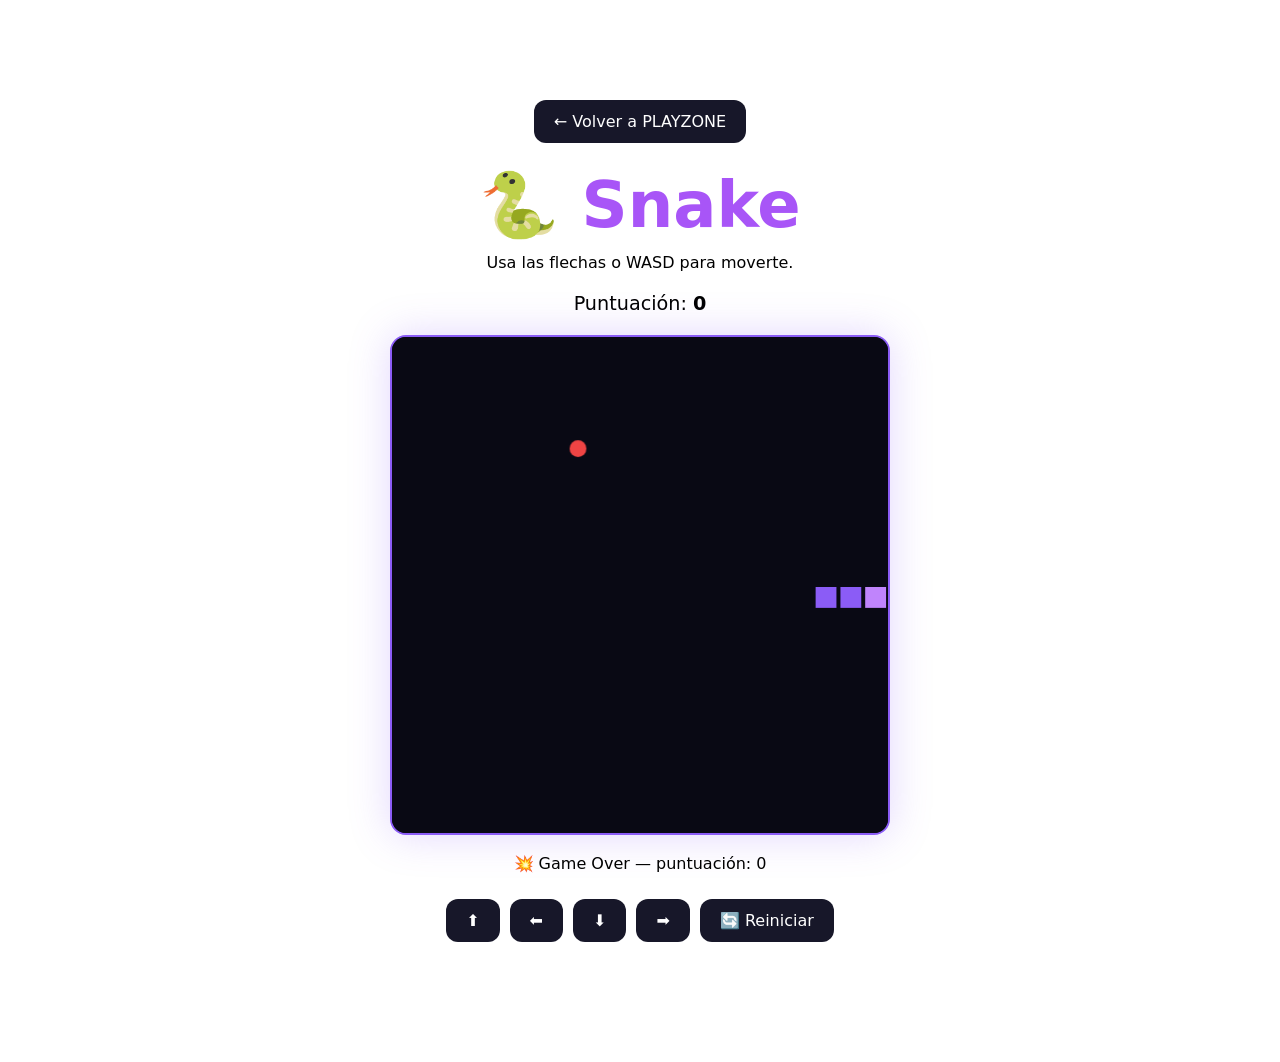
==== games/snake.html @ c190421c "Create snake.html" ====
<!DOCTYPE html>
<html lang="es">
<head>
  <meta charset="UTF-8">
  <meta name="viewport" content="width=device-width, initial-scale=1.0">
  <title>Snake — PLAYZONE</title>
  <link rel="stylesheet" href="../style.css">

  <style>
    .game-page {
      min-height: 100vh;
      padding: 100px 20px 120px;
      display: flex;
      justify-content: center;
      align-items: center;
    }

    .game-container {
      width: min(700px, 100%);
      text-align: center;
    }

    .game-container h1 {
      font-size: clamp(2rem, 6vw, 4rem);
      margin-bottom: 10px;
    }

    .game-container h1 span {
      color: #a855f7;
    }

    .score {
      font-size: 1.2rem;
      margin: 20px;
    }

    canvas {
      width: min(500px, 90vw);
      height: min(500px, 90vw);
      background: #090914;
      border: 2px solid #8b5cf6;
      border-radius: 16px;
      box-shadow: 0 0 40px rgba(139, 92, 246, .25);
    }

    .controls {
      margin-top: 20px;
      display: flex;
      justify-content: center;
      gap: 10px;
      flex-wrap: wrap;
    }

    .controls button,
    .back-button {
      border: 0;
      border-radius: 12px;
      padding: 12px 20px;
      cursor: pointer;
      background: #171729;
      color: white;
      font-size: 1rem;
    }

    .controls button:hover,
    .back-button:hover {
      background: #7c3aed;
    }

    .back-button {
      display: inline-block;
      margin-bottom: 25px;
      text-decoration: none;
    }

    #message {
      min-height: 25px;
      margin: 15px;
    }
  </style>
</head>

<body>

  <main class="game-page">
    <div class="game-container">

      <a href="../index.html" class="back-button">
        ← Volver a PLAYZONE
      </a>

      <h1>🐍 <span>Snake</span></h1>
      <p>Usa las flechas o WASD para moverte.</p>

      <div class="score">
        Puntuación: <strong id="score">0</strong>
      </div>

      <canvas id="game" width="500" height="500"></canvas>

      <p id="message"></p>

      <div class="controls">
        <button id="up">⬆️</button>
        <button id="left">⬅️</button>
        <button id="down">⬇️</button>
        <button id="right">➡️</button>
        <button id="restart">🔄 Reiniciar</button>
      </div>

    </div>
  </main>

  <script>
    const canvas = document.getElementById("game");
    const ctx = canvas.getContext("2d");

    const scoreElement = document.getElementById("score");
    const message = document.getElementById("message");

    const size = 25;
    const cells = canvas.width / size;

    let snake;
    let food;
    let direction;
    let nextDirection;
    let score;
    let gameOver;
    let gameLoop;

    function startGame() {
      snake = [
        { x: 10, y: 10 },
        { x: 9, y: 10 },
        { x: 8, y: 10 }
      ];

      direction = "right";
      nextDirection = "right";
      score = 0;
      gameOver = false;

      scoreElement.textContent = score;
      message.textContent = "";

      createFood();

      clearInterval(gameLoop);
      gameLoop = setInterval(update, 110);

      draw();
    }

    function createFood() {
      do {
        food = {
          x: Math.floor(Math.random() * cells),
          y: Math.floor(Math.random() * cells)
        };
      } while (
        snake.some(part =>
          part.x === food.x && part.y === food.y
        )
      );
    }

    function update() {
      if (gameOver) return;

      direction = nextDirection;

      const head = { ...snake[0] };

      if (direction === "up") head.y--;
      if (direction === "down") head.y++;
      if (direction === "left") head.x--;
      if (direction === "right") head.x++;

      if (
        head.x < 0 ||
        head.x >= cells ||
        head.y < 0 ||
        head.y >= cells ||
        snake.some(part =>
          part.x === head.x && part.y === head.y
        )
      ) {
        endGame();
        return;
      }

      snake.unshift(head);

      if (head.x === food.x && head.y === food.y) {
        score++;
        scoreElement.textContent = score;
        createFood();
      } else {
        snake.pop();
      }

      draw();
    }

    function draw() {
      ctx.fillStyle = "#090914";
      ctx.fillRect(0, 0, canvas.width, canvas.height);

      ctx.fillStyle = "#ef4444";
      ctx.beginPath();
      ctx.arc(
        food.x * size + size / 2,
        food.y * size + size / 2,
        size / 2 - 4,
        0,
        Math.PI * 2
      );
      ctx.fill();

      snake.forEach((part, index) => {
        ctx.fillStyle = index === 0 ? "#c084fc" : "#8b5cf6";

        ctx.fillRect(
          part.x * size + 2,
          part.y * size + 2,
          size - 4,
          size - 4
        );
      });
    }

    function endGame() {
      gameOver = true;
      clearInterval(gameLoop);
      message.textContent =
        `💥 Game Over — puntuación: ${score}`;
    }

    function changeDirection(newDirection) {
      const opposite = {
        up: "down",
        down: "up",
        left: "right",
        right: "left"
      };

      if (opposite[direction] !== newDirection) {
        nextDirection = newDirection;
      }
    }

    document.addEventListener("keydown", event => {
      const keys = {
        ArrowUp: "up",
        w: "up",
        W: "up",
        ArrowDown: "down",
        s: "down",
        S: "down",
        ArrowLeft: "left",
        a: "left",
        A: "left",
        ArrowRight: "right",
        d: "right",
        D: "right"
      };

      if (keys[event.key]) {
        event.preventDefault();
        changeDirection(keys[event.key]);
      }
    });

    document.getElementById("up")
      .onclick = () => changeDirection("up");

    document.getElementById("down")
      .onclick = () => changeDirection("down");

    document.getElementById("left")
      .onclick = () => changeDirection("left");

    document.getElementById("right")
      .onclick = () => changeDirection("right");

    document.getElementById("restart")
      .onclick = startGame;

    startGame();
  </script>

</body>
</html>
---- style.css ----
```css
/* =========================================================
   PLAYZONE
   STYLE.CSS
   ========================================================= */

:root {
  --bg: #07070c;
  --bg-soft: #0d0d15;
  --card: #11111b;
  --card-hover: #171725;

  --text: #f7f7fb;
  --muted: #9292a6;

  --accent: #8b5cf6;
  --accent-2: #ec4899;
  --accent-3: #22d3ee;

  --border: rgba(255, 255, 255, 0.08);

  --radius: 18px;
  --header-height: 76px;

  --transition: 0.25s ease;
}


/* RESET */

* {
  margin: 0;
  padding: 0;
  box-sizing: border-box;
}

html {
  scroll-behavior: smooth;
}

body {
  min-height: 100vh;

  font-family:
    Inter,
    ui-sans-serif,
    system-ui,
    -apple-system,
    BlinkMacSystemFont,
    "Segoe UI",
    sans-serif;

  background:
    radial-gradient(
      circle at 10% 10%,
      rgba(139, 92, 246, 0.12),
      transparent 30%
    ),
    radial-gradient(
      circle at 90% 20%,
      rgba(236, 72, 153, 0.08),
      transparent 30%
    ),
    var(--bg);

  color: var(--text);
  overflow-x: hidden;
}

button,
input {
  font: inherit;
}

button {
  cursor: pointer;
}

a {
  color: inherit;
  text-decoration: none;
}


/* HEADER */

.site-header {
  height: var(--header-height);

  display: flex;
  align-items: center;
  justify-content: space-between;

  padding: 0 6%;

  border-bottom: 1px solid var(--border);

  background: rgba(7, 7, 12, 0.86);

  backdrop-filter: blur(14px);

  position: sticky;
  top: 0;
  z-index: 50;
}

.logo {
  display: flex;
  align-items: center;
  gap: 9px;

  font-size: 1.2rem;
  font-weight: 900;
  letter-spacing: -0.5px;
}

.logo-icon {
  font-size: 1.6rem;
}

.logo span span {
  color: var(--accent);
}

.main-nav {
  display: flex;
  align-items: center;
  gap: 32px;
}

.main-nav a {
  color: var(--muted);
  font-size: 0.92rem;
  font-weight: 600;

  transition: color var(--transition);
}

.main-nav a:hover {
  color: var(--text);
}

.music-button {
  border: 1px solid var(--border);

  background: rgba(255, 255, 255, 0.04);

  color: var(--text);

  padding: 10px 15px;

  border-radius: 10px;

  transition:
    background var(--transition),
    transform var(--transition);
}

.music-button:hover {
  background: rgba(139, 92, 246, 0.16);
  transform: translateY(-2px);
}


/* HERO */

.hero {
  width: min(1180px, 88%);

  margin: 0 auto;

  min-height: 620px;

  display: grid;
  grid-template-columns: 1.1fr 0.9fr;

  align-items: center;

  gap: 50px;
}

.hero-content {
  position: relative;
  z-index: 2;
}

.status-badge {
  display: inline-flex;
  align-items: center;
  gap: 8px;

  padding: 8px 13px;

  border-radius: 999px;

  border: 1px solid rgba(139, 92, 246, 0.3);

  background: rgba(139, 92, 246, 0.08);

  color: #c4b5fd;

  font-size: 0.78rem;
  font-weight: 800;
  letter-spacing: 0.5px;
}

.status-dot {
  width: 7px;
  height: 7px;

  border-radius: 50%;

  background: #4ade80;

  box-shadow: 0 0 12px #4ade80;
}

.hero h1 {
  margin-top: 25px;

  font-size: clamp(3.2rem, 7vw, 6.2rem);

  line-height: 0.94;

  letter-spacing: -5px;

  font-weight: 950;
}

.hero h1 span {
  background:
    linear-gradient(
      90deg,
      var(--accent),
      var(--accent-2),
      var(--accent-3)
    );

  -webkit-background-clip: text;
  background-clip: text;

  color: transparent;
}

.hero p {
  max-width: 560px;

  margin-top: 27px;

  color: var(--muted);

  font-size: 1.08rem;

  line-height: 1.7;
}

.hero-buttons {
  display: flex;
  gap: 12px;

  margin-top: 34px;

  flex-wrap: wrap;
}

.primary-button,
.secondary-button {
  display: inline-flex;
  align-items: center;
  justify-content: center;

  min-height: 48px;

  padding: 0 21px;

  border-radius: 12px;

  font-weight: 800;

  transition:
    transform var(--transition),
    box-shadow var(--transition),
    background var(--transition);
}

.primary-button {
  border: 0;

  color: white;

  background:
    linear-gradient(
      135deg,
      var(--accent),
      var(--accent-2)
    );

  box-shadow:
    0 12px 35px rgba(139, 92, 246, 0.22);
}

.primary-button:hover {
  transform: translateY(-3px);

  box-shadow:
    0 17px 40px rgba(139, 92, 246, 0.32);
}

.secondary-button {
  border: 1px solid var(--border);

  color: var(--text);

  background: rgba(255, 255, 255, 0.04);
}

.secondary-button:hover {
  background: rgba(255, 255, 255, 0.08);
  transform: translateY(-3px);
}


/* HERO VISUAL */

.hero-visual {
  min-height: 450px;

  display: flex;
  align-items: center;
  justify-content: center;

  position: relative;
}

.game-orb {
  width: 245px;
  height: 245px;

  border-radius: 50%;

  display: flex;
  align-items: center;
  justify-content: center;

  font-size: 5rem;

  background:
    radial-gradient(
      circle at 35% 30%,
      rgba(255, 255, 255, 0.15),
      transparent 25%
    ),
    linear-gradient(
      145deg,
      rgba(139, 92, 246, 0.3),
      rgba(236, 72, 153, 0.2)
    );

  border: 1px solid rgba(255, 255, 255, 0.13);

  box-shadow:
    0 0 80px rgba(139, 92, 246, 0.2),
    inset 0 0 60px rgba(139, 92, 246, 0.12);

  animation: floatOrb 5s ease-in-out infinite;
}

.game-orb::before {
  content: "";

  position: absolute;

  width: 330px;
  height: 330px;

  border: 1px dashed rgba(139, 92, 246, 0.25);

  border-radius: 50%;

  animation: spin 18s linear infinite;
}

.floating-card {
  position: absolute;

  min-width: 130px;

  padding: 14px;

  display: flex;
  flex-direction: column;
  gap: 3px;

  border: 1px solid var(--border);

  background: rgba(17, 17, 27, 0.82);

  backdrop-filter: blur(12px);

  border-radius: 14px;

  box-shadow: 0 15px 45px rgba(0, 0, 0, 0.25);

  z-index: 3;
}

.floating-card:first-letter {
  font-size: 1.3rem;
}

.floating-card strong {
  font-size: 0.85rem;
}

.floating-card small {
  color: var(--muted);
}

.card-one {
  top: 13%;
  left: 5%;

  animation: floatOne 4s ease-in-out infinite;
}

.card-two {
  right: 2%;
  top: 26%;

  animation: floatTwo 5s ease-in-out infinite;
}

.card-three {
  left: 14%;
  bottom: 10%;

  animation: floatThree 4.5s ease-in-out infinite;
}

@keyframes floatOrb {
  0%,
  100% {
    transform: translateY(0);
  }

  50% {
    transform: translateY(-15px);
  }
}

@keyframes floatOne {
  0%,
  100% {
    transform: translateY(0) rotate(-2deg);
  }

  50% {
    transform: translateY(-12px) rotate(2deg);
  }
}

@keyframes floatTwo {
  0%,
  100% {
    transform: translateY(0) rotate(2deg);
  }

  50% {
    transform: translateY(14px) rotate(-2deg);
  }
}

@keyframes floatThree {
  0%,
  100% {
    transform: translateY(0) rotate(1deg);
  }

  50% {
    transform: translateY(-10px) rotate(-2deg);
  }
}

@keyframes spin {
  to {
    transform: rotate(360deg);
  }
}


/* SECTIONS */

.games-section,
.categories-section {
  width: min(1180px, 88%);

  margin: 0 auto;

  padding: 70px 0;
}

.section-heading {
  display: flex;
  align-items: end;
  justify-content: space-between;

  gap: 25px;

  margin-bottom: 30px;
}

.section-heading.centered {
  justify-content: center;
  text-align: center;
}

.section-label {
  color: var(--accent);

  font-size: 0.75rem;
  font-weight: 900;

  letter-spacing: 2px;

  margin-bottom: 7px;
}

.section-heading h2 {
  font-size: clamp(2rem, 4vw, 3rem);

  letter-spacing: -1.5px;
}


/* SEARCH */

.search-box {
  width: min(310px, 100%);

  height: 46px;

  display: flex;
  align-items: center;
  gap: 9px;

  padding: 0 14px;

  border: 1px solid var(--border);

  background: rgba(255, 255, 255, 0.035);

  border-radius: 11px;
}

.search-box span {
  color: var(--muted);
}

.search-box input {
  width: 100%;

  border: 0;
  outline: 0;

  background: transparent;

  color: var(--text);

  font-size: 0.92rem;
}

.search-box input::placeholder {
  color: #656577;
}


/* GAMES */

.game-grid {
  display: grid;

  grid-template-columns:
    repeat(3, minmax(0, 1fr));

  gap: 18px;
}

.game-card {
  overflow: hidden;

  border: 1px solid var(--border);

  background: var(--card);

  border-radius: var(--radius);

  transition:
    transform var(--transition),
    border-color var(--transition),
    background var(--transition);

  animation: cardIn 0.5s ease both;
}

.game-card:hover {
  transform: translateY(-7px);

  border-color: rgba(139, 92, 246, 0.35);

  background: var(--card-hover);
}

.game-image {
  height: 175px;

  display: flex;
  align-items: center;
  justify-content: center;

  font-size: 4.2rem;

  border-bottom: 1px solid var(--border);
}

.snake-bg {
  background:
    radial-gradient(
      circle,
      rgba(34, 197, 94, 0.25),
      transparent 65%
    ),
    #101a15;
}

.memory-bg {
  background:
    radial-gradient(
      circle,
      rgba(236, 72, 153, 0.25),
      transparent 65%
    ),
    #1a1018;
}

.reaction-bg {
  background:
    radial-gradient(
      circle,
      rgba(34, 211, 238, 0.25),
      transparent 65%
    ),
    #0d181c;
}

.puzzle-bg {
  background:
    radial-gradient(
      circle,
      rgba(245, 158, 11, 0.25),
      transparent 65%
    ),
    #19150d;
}

.tic-bg {
  background:
    radial-gradient(
      circle,
      rgba(139, 92, 246, 0.25),
      transparent 65%
    ),
    #13101b;
}

.click-bg {
  background:
    radial-gradient(
      circle,
      rgba(59, 130, 246, 0.25),
      transparent 65%
    ),
    #0e1420;
}

.game-info {
  padding: 18px;
}

.game-title-row {
  display: flex;
  justify-content: space-between;
  gap: 10px;
  align-items: center;
}

.game-title-row h3 {
  font-size: 1.05rem;
}

.game-rating {
  font-size: 0.76rem;
  color: #fbbf24;
}

.game-info > p {
  min-height: 45px;

  margin-top: 8px;

  color: var(--muted);

  font-size: 0.87rem;

  line-height: 1.5;
}

.game-bottom {
  display: flex;
  justify-content: space-between;
  align-items: center;

  margin-top: 16px;
}

.category {
  color: var(--muted);

  font-size: 0.76rem;

  padding: 5px 9px;

  border-radius: 999px;

  background: rgba(255, 255, 255, 0.05);
}

.play-button {
  border: 0;

  color: white;

  padding: 8px 15px;

  border-radius: 9px;

  background: var(--accent);

  font-size: 0.82rem;

  font-weight: 800;

  transition:
    transform var(--transition),
    background var(--transition);
}

.play-button:hover {
  transform: scale(1.05);

  background: #7c3aed;
}

.no-results {
  display: none;

  padding: 40px;

  text-align: center;

  color: var(--muted);
}


/* CATEGORIES */

.categories-section {
  border-top: 1px solid var(--border);
}

.category-grid {
  display: grid;

  grid-template-columns:
    repeat(4, minmax(0, 1fr));

  gap: 15px;

  margin-top: 35px;
}

.category-card {
  min-height: 155px;

  display: flex;
  flex-direction: column;

  align-items: center;
  justify-content: center;

  gap: 7px;

  border: 1px solid var(--border);

  border-radius: var(--radius);

  background: rgba(255, 255, 255, 0.025);

  color: var(--text);

  transition:
    transform var(--transition),
    border-color var(--transition),
    background var(--transition);
}

.category-card:hover {
  transform: translateY(-5px);

  border-color: rgba(139, 92, 246, 0.4);

  background: rgba(139, 92, 246, 0.08);
}

.category-card span {
  font-size: 2.2rem;
}

.category-card strong {
  font-size: 0.95rem;
}

.category-card small {
  color: var(--muted);
}


/* MUSIC PLAYER */

.music-player {
  position: sticky;

  bottom: 12px;

  z-index: 40;

  width: min(1100px, 92%);

  margin: 20px auto;

  min-height: 72px;

  padding: 10px 15px;

  display: grid;

  grid-template-columns: 1fr auto 1fr;

  align-items: center;

  gap: 15px;

  border: 1px solid rgba(139, 92, 246, 0.2);

  background: rgba(13, 13, 21, 0.92);

  backdrop-filter: blur(16px);

  border-radius: 17px;

  box-shadow: 0 15px 50px rgba(0, 0, 0, 0.35);
}

.music-info {
  display: flex;
  align-items: center;
  gap: 10px;

  min-width: 0;
}

.music-disc {
  width: 43px;
  height: 43px;

  flex-shrink: 0;

  display: flex;
  align-items: center;
  justify-content: center;

  border-radius: 50%;

  background:
    linear-gradient(
      135deg,
      var(--accent),
      var(--accent-2)
    );
}

.music-info div:last-child {
  min-width: 0;
}

.music-info strong,
.music-info span {
  display: block;

  white-space: nowrap;
  overflow: hidden;
  text-overflow: ellipsis;
}

.music-info strong {
  font-size: 0.85rem;
}

.music-info span {
  color: var(--muted);

  font-size: 0.72rem;

  margin-top: 2px;
}

.music-controls {
  display: flex;
  align-items: center;
  gap: 7px;
}

.music-controls button {
  width: 38px;
  height: 38px;

  border: 0;

  border-radius: 50%;

  color: white;

  background: rgba(255, 255, 255, 0.06);

  transition: background var(--transition);
}

.music-controls button:hover {
  background: rgba(139, 92, 246, 0.3);
}

.music-controls .play-music {
  width: 45px;
  height: 45px;

  background: var(--accent);
}

.volume-control {
  display: flex;

  align-items: center;

  justify-content: flex-end;

  gap: 8px;
}

.volume-control input {
  width: 120px;

  accent-color: var(--accent);
}


/* MODAL */

.modal {
  position: fixed;

  inset: 0;

  z-index: 100;

  display: none;

  align-items: center;
  justify-content: center;

  padding: 20px;

  background: rgba(0, 0, 0, 0.72);

  backdrop-filter: blur(8px);
}

.modal.active {
  display: flex;
}

.modal-content {
  width: min(460px, 100%);

  position: relative;

  padding: 40px;

  text-align: center;

  border: 1px solid var(--border);

  border-radius: 22px;

  background: #11111b;

  box-shadow: 0 30px 100px rgba(0, 0, 0, 0.5);

  animation: modalIn 0.25s ease;
}

.close-modal {
  position: absolute;

  top: 13px;
  right: 15px;

  width: 35px;
  height: 35px;

  border: 0;

  border-radius: 50%;

  color: var(--muted);

  background: rgba(255, 255, 255, 0.05);

  font-size: 1.4rem;
}

.modal-icon {
  font-size: 4rem;

  margin-bottom: 15px;
}

.modal-content h2 {
  font-size: 1.8rem;
}

.modal-content p {
  margin-top: 10px;

  color: var(--muted);

  line-height: 1.6;
}

.modal-action {
  margin-top: 25px;
}


/* FOOTER */

footer {
  padding: 45px 6% 110px;

  border-top: 1px solid var(--border);

  text-align: center;
}

.footer-logo {
  font-weight: 900;
  font-size: 1.1rem;
}

footer p {
  color: var(--muted);

  margin-top: 8px;

  font-size: 0.85rem;
}

footer .copyright {
  margin-top: 20px;

  font-size: 0.72rem;
}


/* ANIMATIONS */

@keyframes cardIn {
  from {
    opacity: 0;
    transform: translateY(12px);
  }

  to {
    opacity: 1;
    transform: translateY(0);
  }
}

@keyframes modalIn {
  from {
    opacity: 0;
    transform: scale(0.94) translateY(10px);
  }

  to {
    opacity: 1;
    transform: scale(1) translateY(0);
  }
}


/* RESPONSIVE */

@media (max-width: 900px) {

  .hero {
    grid-template-columns: 1fr;

    padding: 70px 0 40px;

    text-align: center;
  }

  .hero p {
    margin-left: auto;
    margin-right: auto;
  }

  .hero-buttons {
    justify-content: center;
  }

  .hero-visual {
    min-height: 400px;
  }

  .game-grid {
    grid-template-columns:
      repeat(2, minmax(0, 1fr));
  }

  .category-grid {
    grid-template-columns:
      repeat(2, minmax(0, 1fr));
  }

  .music-player {
    grid-template-columns: 1fr auto;

    padding: 10px;
  }

  .volume-control {
    display: none;
  }
}


@media (max-width: 650px) {

  :root {
    --header-height: 64px;
  }

  .site-header {
    padding: 0 5%;
  }

  .main-nav {
    display: none;
  }

  .music-button {
    font-size: 0.8rem;
  }

  .hero {
    width: 90%;

    min-height: auto;

    padding-top: 60px;
  }

  .hero h1 {
    font-size: clamp(3rem, 15vw, 4.7rem);

    letter-spacing: -3px;
  }

  .hero-visual {
    min-height: 330px;
  }

  .game-orb {
    width: 180px;
    height: 180px;

    font-size: 3.5rem;
  }

  .game-orb::before {
    width: 240px;
    height: 240px;
  }

  .floating-card {
    min-width: 105px;

    padding: 10px;

    font-size: 0.8rem;
  }

  .card-one {
    left: 0;
  }

  .card-two {
    right: 0;
  }

  .card-three {
    left: 4%;
    bottom: 3%;
  }

  .games-section,
  .categories-section {
    width: 90%;

    padding: 50px 0;
  }

  .section-heading {
    align-items: stretch;

    flex-direction: column;
  }

  .search-box {
    width: 100%;
  }

  .game-grid {
    grid-template-columns: 1fr;
  }

  .category-grid {
    grid-template-columns: 1fr 1fr;
  }

  .category-card {
    min-height: 135px;
  }

  .music-player {
    width: 94%;
  }
}


@media (max-width: 400px) {

  .category-grid {
    grid-template-columns: 1fr;
  }

  .music-info {
    display: none;
  }

  .music-player {
    grid-template-columns: 1fr;

    justify-items: center;
  }
}


/* REDUCED MOTION */

@media (prefers-reduced-motion: reduce) {

  *,
  *::before,
  *::after {
    scroll-behavior: auto !important;
    animation-duration: 0.01ms !important;
    animation-iteration-count: 1 !important;
    transition-duration: 0.01ms !important;
  }
}
```
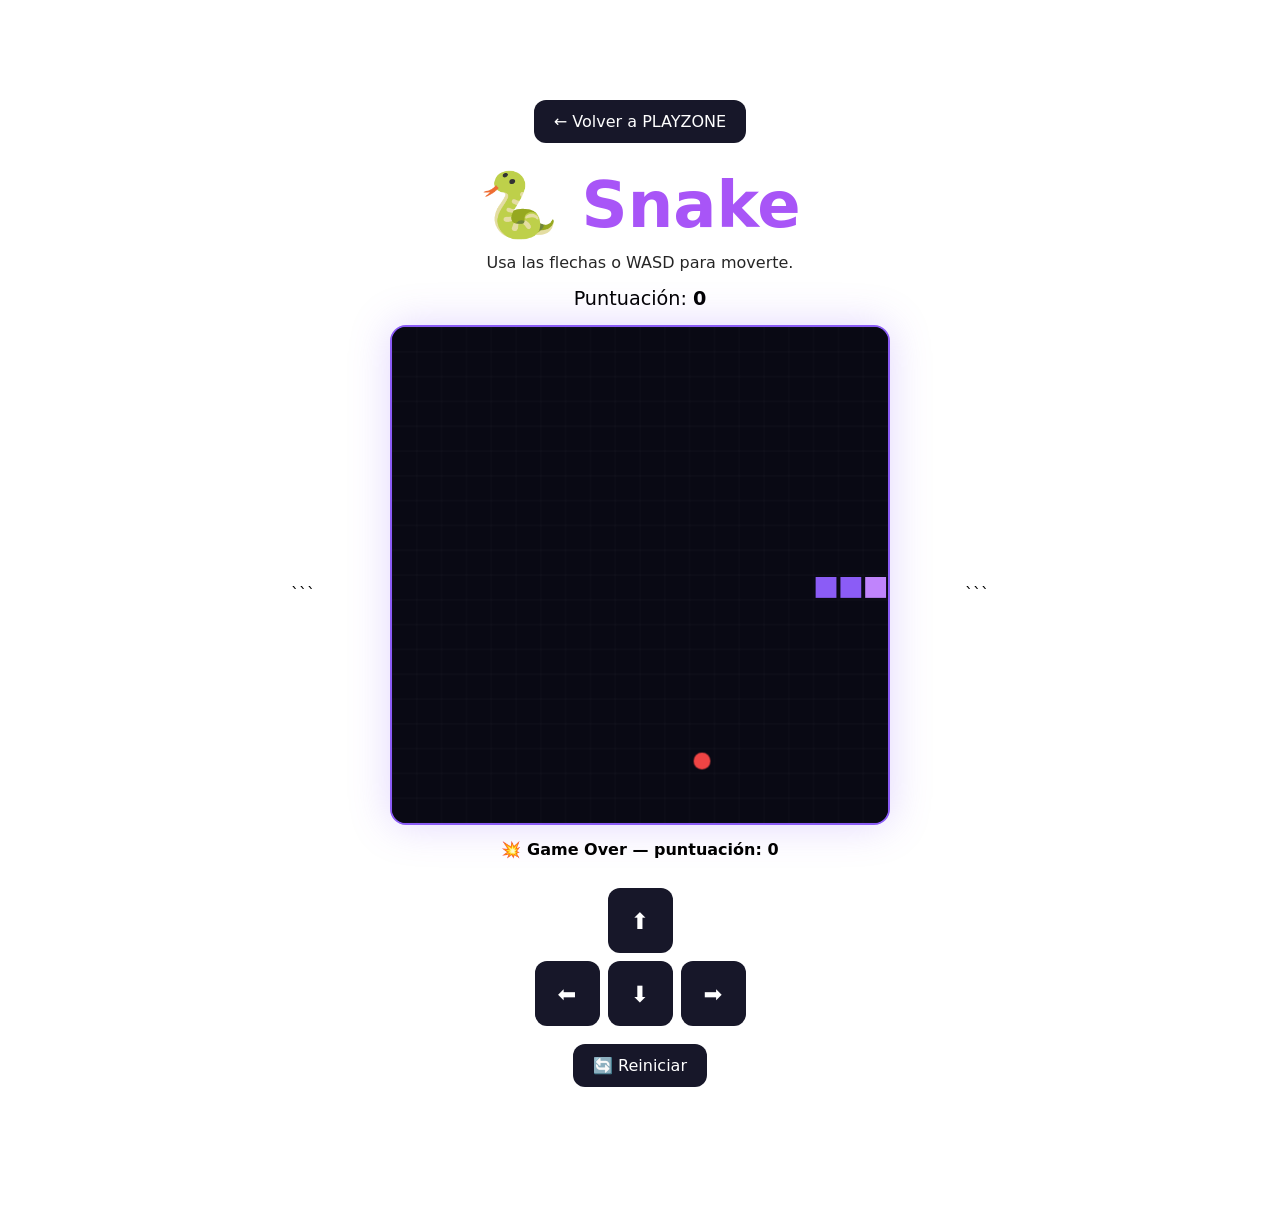
==== commit a41d6ddf: "Update snake.html" ====
--- a/games/snake.html
+++ b/games/snake.html
@@ -1,9 +1,12 @@
 <!DOCTYPE html>
+
 <html lang="es">
 <head>
   <meta charset="UTF-8">
   <meta name="viewport" content="width=device-width, initial-scale=1.0">
+
   <title>Snake — PLAYZONE</title>
+
   <link rel="stylesheet" href="../style.css">
 
   <style>
@@ -13,10 +16,11 @@
       display: flex;
       justify-content: center;
       align-items: center;
+      box-sizing: border-box;
     }
 
     .game-container {
-      width: min(700px, 100%);
+      width: min(650px, 100%);
       text-align: center;
     }
 
@@ -29,29 +33,100 @@
       color: #a855f7;
     }
 
+    .instructions {
+      margin-bottom: 15px;
+      opacity: .85;
+    }
+
     .score {
       font-size: 1.2rem;
-      margin: 20px;
+      margin: 15px;
+    }
+
+    .canvas-wrapper {
+      display: flex;
+      justify-content: center;
+      width: 100%;
     }
 
     canvas {
+      display: block;
       width: min(500px, 90vw);
       height: min(500px, 90vw);
+      max-width: 500px;
+      max-height: 500px;
+      aspect-ratio: 1 / 1;
       background: #090914;
       border: 2px solid #8b5cf6;
       border-radius: 16px;
       box-shadow: 0 0 40px rgba(139, 92, 246, .25);
+      touch-action: none;
+    }
+
+    #message {
+      min-height: 28px;
+      margin: 15px;
+      font-weight: 600;
     }
 
     .controls {
-      margin-top: 20px;
+      margin: 20px auto 0;
+      display: grid;
+      grid-template-columns: repeat(3, 65px);
+      grid-template-rows: repeat(2, 65px);
+      gap: 8px;
+      justify-content: center;
+    }
+
+    .controls button {
+      border: 0;
+      border-radius: 12px;
+      cursor: pointer;
+      background: #171729;
+      color: white;
+      font-size: 1.4rem;
+      transition: transform .1s, background .15s;
+      touch-action: manipulation;
+    }
+
+    .controls button:hover {
+      background: #7c3aed;
+    }
+
+    .controls button:active {
+      transform: scale(.92);
+      background: #8b5cf6;
+    }
+
+    #up {
+      grid-column: 2;
+      grid-row: 1;
+    }
+
+    #left {
+      grid-column: 1;
+      grid-row: 2;
+    }
+
+    #down {
+      grid-column: 2;
+      grid-row: 2;
+    }
+
+    #right {
+      grid-column: 3;
+      grid-row: 2;
+    }
+
+    .game-actions {
+      margin-top: 18px;
       display: flex;
       justify-content: center;
       gap: 10px;
       flex-wrap: wrap;
     }
 
-    .controls button,
+    .game-actions button,
     .back-button {
       border: 0;
       border-radius: 12px;
@@ -60,76 +135,117 @@
       background: #171729;
       color: white;
       font-size: 1rem;
-    }
-
-    .controls button:hover,
+      text-decoration: none;
+      display: inline-block;
+    }
+
+    .game-actions button:hover,
     .back-button:hover {
       background: #7c3aed;
     }
 
     .back-button {
-      display: inline-block;
       margin-bottom: 25px;
-      text-decoration: none;
-    }
-
-    #message {
-      min-height: 25px;
-      margin: 15px;
     }
   </style>
+
 </head>
 
 <body>
 
   <main class="game-page">
-    <div class="game-container">
-
-      <a href="../index.html" class="back-button">
-        ← Volver a PLAYZONE
-      </a>
-
-      <h1>🐍 <span>Snake</span></h1>
-      <p>Usa las flechas o WASD para moverte.</p>
-
-      <div class="score">
-        Puntuación: <strong id="score">0</strong>
-      </div>
-
-      <canvas id="game" width="500" height="500"></canvas>
-
-      <p id="message"></p>
-
-      <div class="controls">
-        <button id="up">⬆️</button>
-        <button id="left">⬅️</button>
-        <button id="down">⬇️</button>
-        <button id="right">➡️</button>
-        <button id="restart">🔄 Reiniciar</button>
-      </div>
-
-    </div>
+
+```
+<div class="game-container">
+
+  <a href="../index.html" class="back-button">
+    ← Volver a PLAYZONE
+  </a>
+
+  <h1>🐍 <span>Snake</span></h1>
+
+  <p class="instructions">
+    Usa las flechas o WASD para moverte.
+  </p>
+
+  <div class="score">
+    Puntuación:
+    <strong id="score">0</strong>
+  </div>
+
+  <div class="canvas-wrapper">
+    <canvas id="game" width="500" height="500"></canvas>
+  </div>
+
+  <p id="message"></p>
+
+  <div class="controls">
+
+    <button id="up" type="button" aria-label="Arriba">
+      ⬆️
+    </button>
+
+    <button id="left" type="button" aria-label="Izquierda">
+      ⬅️
+    </button>
+
+    <button id="down" type="button" aria-label="Abajo">
+      ⬇️
+    </button>
+
+    <button id="right" type="button" aria-label="Derecha">
+      ➡️
+    </button>
+
+  </div>
+
+  <div class="game-actions">
+
+    <button id="restart" type="button">
+      🔄 Reiniciar
+    </button>
+
+  </div>
+
+</div>
+```
+
   </main>
 
   <script>
+    "use strict";
+
     const canvas = document.getElementById("game");
     const ctx = canvas.getContext("2d");
 
     const scoreElement = document.getElementById("score");
-    const message = document.getElementById("message");
-
-    const size = 25;
-    const cells = canvas.width / size;
-
-    let snake;
-    let food;
-    let direction;
-    let nextDirection;
-    let score;
-    let gameOver;
-    let gameLoop;
+    const messageElement = document.getElementById("message");
+
+    const upButton = document.getElementById("up");
+    const downButton = document.getElementById("down");
+    const leftButton = document.getElementById("left");
+    const rightButton = document.getElementById("right");
+    const restartButton = document.getElementById("restart");
+
+    const CELL_SIZE = 25;
+    const GRID_SIZE = canvas.width / CELL_SIZE;
+    const SPEED = 110;
+
+    let snake = [];
+    let food = null;
+
+    let direction = "right";
+    let nextDirection = "right";
+
+    let score = 0;
+    let gameOver = false;
+    let gameLoop = null;
+
 
     function startGame() {
+
+      clearInterval(gameLoop);
+
       snake = [
         { x: 10, y: 10 },
         { x: 9, y: 10 },
@@ -138,106 +254,212 @@
 
       direction = "right";
       nextDirection = "right";
+
       score = 0;
       gameOver = false;
 
-      scoreElement.textContent = score;
-      message.textContent = "";
+      scoreElement.textContent = "0";
+      messageElement.textContent = "";
 
       createFood();
-
-      clearInterval(gameLoop);
-      gameLoop = setInterval(update, 110);
-
       draw();
-    }
+
+      gameLoop = setInterval(update, SPEED);
+    }
+
 
     function createFood() {
-      do {
+
+      let validPosition = false;
+
+      while (!validPosition) {
+
         food = {
-          x: Math.floor(Math.random() * cells),
-          y: Math.floor(Math.random() * cells)
+          x: Math.floor(Math.random() * GRID_SIZE),
+          y: Math.floor(Math.random() * GRID_SIZE)
         };
-      } while (
-        snake.some(part =>
-          part.x === food.x && part.y === food.y
-        )
+
+        validPosition = !snake.some(
+          part =>
+            part.x === food.x &&
+            part.y === food.y
+        );
+      }
+    }
+
+
+    function update() {
+
+      if (gameOver) {
+        return;
+      }
+
+      direction = nextDirection;
+
+      const head = {
+        x: snake[0].x,
+        y: snake[0].y
+      };
+
+
+      if (direction === "up") {
+        head.y--;
+      }
+
+      if (direction === "down") {
+        head.y++;
+      }
+
+      if (direction === "left") {
+        head.x--;
+      }
+
+      if (direction === "right") {
+        head.x++;
+      }
+
+
+      const hitWall =
+        head.x < 0 ||
+        head.x >= GRID_SIZE ||
+        head.y < 0 ||
+        head.y >= GRID_SIZE;
+
+
+      const hitSelf = snake.some(
+        part =>
+          part.x === head.x &&
+          part.y === head.y
       );
-    }
-
-    function update() {
-      if (gameOver) return;
-
-      direction = nextDirection;
-
-      const head = { ...snake[0] };
-
-      if (direction === "up") head.y--;
-      if (direction === "down") head.y++;
-      if (direction === "left") head.x--;
-      if (direction === "right") head.x++;
-
-      if (
-        head.x < 0 ||
-        head.x >= cells ||
-        head.y < 0 ||
-        head.y >= cells ||
-        snake.some(part =>
-          part.x === head.x && part.y === head.y
-        )
-      ) {
+
+
+      if (hitWall || hitSelf) {
         endGame();
         return;
       }
 
+
       snake.unshift(head);
 
-      if (head.x === food.x && head.y === food.y) {
+
+      const ateFood =
+        head.x === food.x &&
+        head.y === food.y;
+
+
+      if (ateFood) {
+
         score++;
+
         scoreElement.textContent = score;
+
         createFood();
+
       } else {
+
         snake.pop();
-      }
+
+      }
+
 
       draw();
     }
 
+
     function draw() {
+
+      ctx.clearRect(
+        0,
+        0,
+        canvas.width,
+        canvas.height
+      );
+
+
+      // Fondo
       ctx.fillStyle = "#090914";
-      ctx.fillRect(0, 0, canvas.width, canvas.height);
-
-      ctx.fillStyle = "#ef4444";
-      ctx.beginPath();
-      ctx.arc(
-        food.x * size + size / 2,
-        food.y * size + size / 2,
-        size / 2 - 4,
+
+      ctx.fillRect(
         0,
-        Math.PI * 2
+        0,
+        canvas.width,
+        canvas.height
       );
-      ctx.fill();
-
+
+
+      // Cuadrícula
+      ctx.strokeStyle = "rgba(255,255,255,.035)";
+      ctx.lineWidth = 1;
+
+      for (let i = 0; i <= GRID_SIZE; i++) {
+
+        const position = i * CELL_SIZE;
+
+        ctx.beginPath();
+        ctx.moveTo(position, 0);
+        ctx.lineTo(position, canvas.height);
+        ctx.stroke();
+
+        ctx.beginPath();
+        ctx.moveTo(0, position);
+        ctx.lineTo(canvas.width, position);
+        ctx.stroke();
+      }
+
+
+      // Comida
+      if (food) {
+
+        ctx.fillStyle = "#ef4444";
+
+        ctx.beginPath();
+
+        ctx.arc(
+          food.x * CELL_SIZE + CELL_SIZE / 2,
+          food.y * CELL_SIZE + CELL_SIZE / 2,
+          CELL_SIZE / 2 - 4,
+          0,
+          Math.PI * 2
+        );
+
+        ctx.fill();
+      }
+
+
+      // Serpiente
       snake.forEach((part, index) => {
-        ctx.fillStyle = index === 0 ? "#c084fc" : "#8b5cf6";
+
+        ctx.fillStyle =
+          index === 0
+            ? "#c084fc"
+            : "#8b5cf6";
 
         ctx.fillRect(
-          part.x * size + 2,
-          part.y * size + 2,
-          size - 4,
-          size - 4
+          part.x * CELL_SIZE + 2,
+          part.y * CELL_SIZE + 2,
+          CELL_SIZE - 4,
+          CELL_SIZE - 4
         );
+
       });
-    }
+
+    }
+
 
     function endGame() {
+
       gameOver = true;
+
       clearInterval(gameLoop);
-      message.textContent =
+
+      messageElement.textContent =
         `💥 Game Over — puntuación: ${score}`;
-    }
+
+    }
+
 
     function changeDirection(newDirection) {
+
       const opposite = {
         up: "down",
         down: "up",
@@ -245,49 +467,115 @@
         right: "left"
       };
 
-      if (opposite[direction] !== newDirection) {
-        nextDirection = newDirection;
-      }
-    }
-
-    document.addEventListener("keydown", event => {
-      const keys = {
-        ArrowUp: "up",
-        w: "up",
-        W: "up",
-        ArrowDown: "down",
-        s: "down",
-        S: "down",
-        ArrowLeft: "left",
-        a: "left",
-        A: "left",
-        ArrowRight: "right",
-        d: "right",
-        D: "right"
-      };
-
-      if (keys[event.key]) {
-        event.preventDefault();
-        changeDirection(keys[event.key]);
-      }
-    });
-
-    document.getElementById("up")
-      .onclick = () => changeDirection("up");
-
-    document.getElementById("down")
-      .onclick = () => changeDirection("down");
-
-    document.getElementById("left")
-      .onclick = () => changeDirection("left");
-
-    document.getElementById("right")
-      .onclick = () => changeDirection("right");
-
-    document.getElementById("restart")
-      .onclick = startGame;
+
+      if (
+        opposite[direction] === newDirection
+      ) {
+        return;
+      }
+
+
+      nextDirection = newDirection;
+    }
+
+
+    document.addEventListener(
+      "keydown",
+      function(event) {
+
+        const key = event.key;
+
+        if (
+          key === "ArrowUp" ||
+          key === "w" ||
+          key === "W"
+        ) {
+
+          event.preventDefault();
+          changeDirection("up");
+
+        }
+
+
+        if (
+          key === "ArrowDown" ||
+          key === "s" ||
+          key === "S"
+        ) {
+
+          event.preventDefault();
+          changeDirection("down");
+
+        }
+
+
+        if (
+          key === "ArrowLeft" ||
+          key === "a" ||
+          key === "A"
+        ) {
+
+          event.preventDefault();
+          changeDirection("left");
+
+        }
+
+
+        if (
+          key === "ArrowRight" ||
+          key === "d" ||
+          key === "D"
+        ) {
+
+          event.preventDefault();
+          changeDirection("right");
+
+        }
+
+      }
+    );
+
+
+    upButton.addEventListener(
+      "click",
+      function() {
+        changeDirection("up");
+      }
+    );
+
+
+    downButton.addEventListener(
+      "click",
+      function() {
+        changeDirection("down");
+      }
+    );
+
+
+    leftButton.addEventListener(
+      "click",
+      function() {
+        changeDirection("left");
+      }
+    );
+
+
+    rightButton.addEventListener(
+      "click",
+      function() {
+        changeDirection("right");
+      }
+    );
+
+
+    restartButton.addEventListener(
+      "click",
+      startGame
+    );
+
 
     startGame();
+
   </script>
 
 </body>
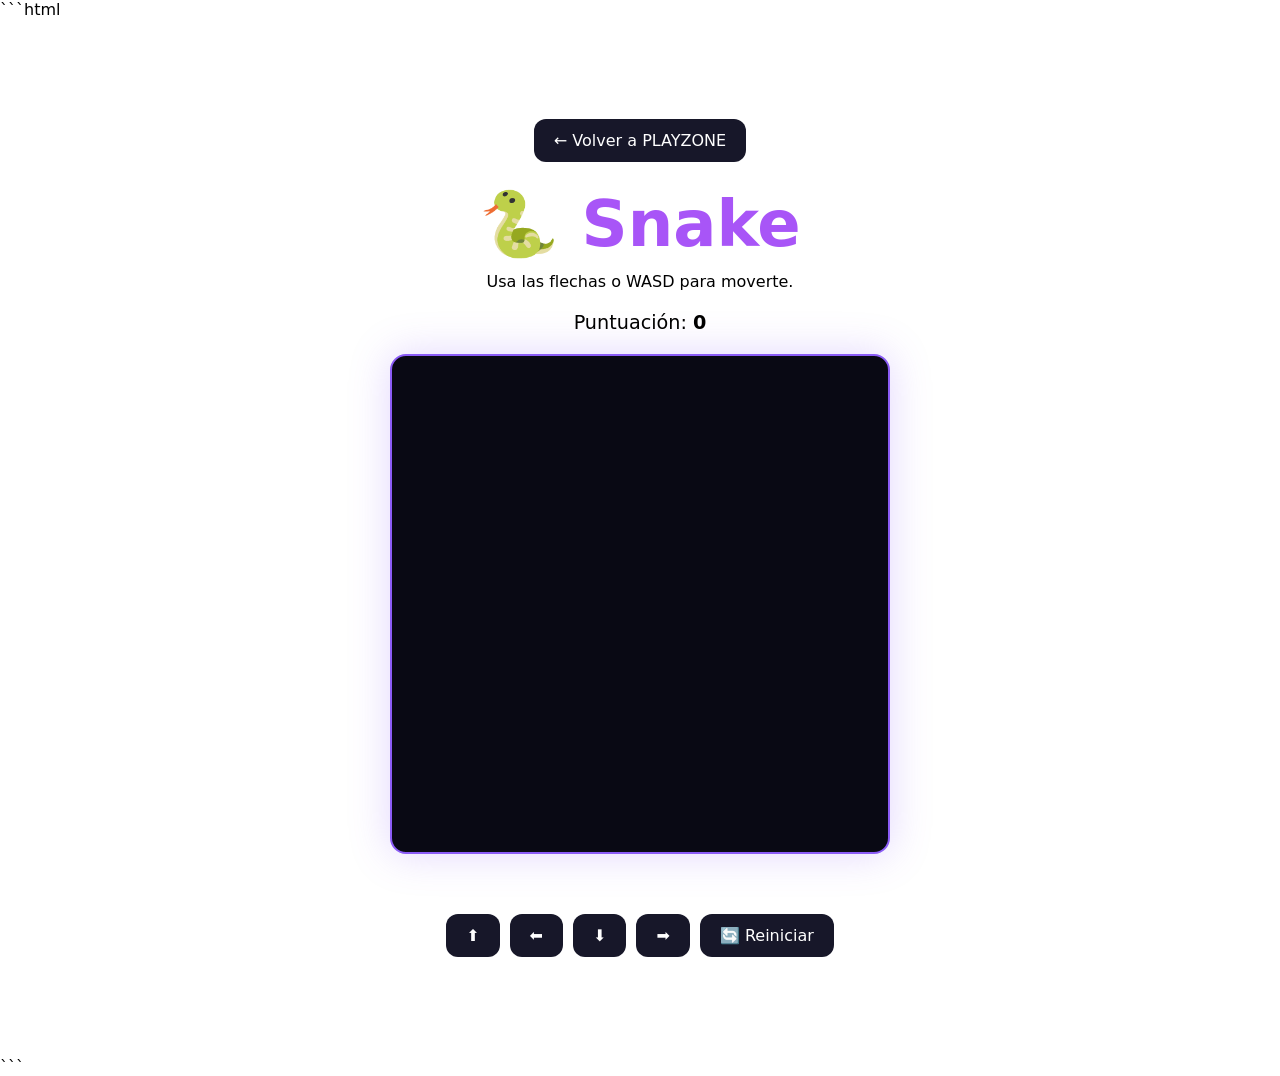
==== commit 4a17e588: "Update snake.html" ====
--- a/games/snake.html
+++ b/games/snake.html
@@ -1,26 +1,23 @@
+```html
 <!DOCTYPE html>
-
 <html lang="es">
 <head>
   <meta charset="UTF-8">
   <meta name="viewport" content="width=device-width, initial-scale=1.0">
-
   <title>Snake — PLAYZONE</title>
-
   <link rel="stylesheet" href="../style.css">
 
   <style>
     .game-page {
       min-height: 100vh;
-      padding: 100px 20px 120px;
+      padding: 100px 20px;
       display: flex;
       justify-content: center;
       align-items: center;
-      box-sizing: border-box;
     }
 
     .game-container {
-      width: min(650px, 100%);
+      width: min(700px, 100%);
       text-align: center;
     }
 
@@ -33,100 +30,31 @@
       color: #a855f7;
     }
 
-    .instructions {
-      margin-bottom: 15px;
-      opacity: .85;
+    .score {
+      font-size: 1.2rem;
+      margin: 20px;
     }
 
-    .score {
-      font-size: 1.2rem;
-      margin: 15px;
-    }
-
-    .canvas-wrapper {
-      display: flex;
-      justify-content: center;
-      width: 100%;
-    }
-
-    canvas {
+    #game {
       display: block;
       width: min(500px, 90vw);
       height: min(500px, 90vw);
-      max-width: 500px;
-      max-height: 500px;
-      aspect-ratio: 1 / 1;
+      margin: 0 auto;
       background: #090914;
       border: 2px solid #8b5cf6;
       border-radius: 16px;
       box-shadow: 0 0 40px rgba(139, 92, 246, .25);
-      touch-action: none;
-    }
-
-    #message {
-      min-height: 28px;
-      margin: 15px;
-      font-weight: 600;
     }
 
     .controls {
-      margin: 20px auto 0;
-      display: grid;
-      grid-template-columns: repeat(3, 65px);
-      grid-template-rows: repeat(2, 65px);
-      gap: 8px;
-      justify-content: center;
-    }
-
-    .controls button {
-      border: 0;
-      border-radius: 12px;
-      cursor: pointer;
-      background: #171729;
-      color: white;
-      font-size: 1.4rem;
-      transition: transform .1s, background .15s;
-      touch-action: manipulation;
-    }
-
-    .controls button:hover {
-      background: #7c3aed;
-    }
-
-    .controls button:active {
-      transform: scale(.92);
-      background: #8b5cf6;
-    }
-
-    #up {
-      grid-column: 2;
-      grid-row: 1;
-    }
-
-    #left {
-      grid-column: 1;
-      grid-row: 2;
-    }
-
-    #down {
-      grid-column: 2;
-      grid-row: 2;
-    }
-
-    #right {
-      grid-column: 3;
-      grid-row: 2;
-    }
-
-    .game-actions {
-      margin-top: 18px;
+      margin-top: 20px;
       display: flex;
       justify-content: center;
       gap: 10px;
       flex-wrap: wrap;
     }
 
-    .game-actions button,
+    .controls button,
     .back-button {
       border: 0;
       border-radius: 12px;
@@ -135,448 +63,61 @@
       background: #171729;
       color: white;
       font-size: 1rem;
-      text-decoration: none;
-      display: inline-block;
     }
 
-    .game-actions button:hover,
+    .controls button:hover,
     .back-button:hover {
       background: #7c3aed;
     }
 
     .back-button {
+      display: inline-block;
       margin-bottom: 25px;
+      text-decoration: none;
+    }
+
+    #message {
+      min-height: 25px;
+      margin: 15px;
+      font-weight: bold;
     }
   </style>
-
 </head>
 
 <body>
 
   <main class="game-page">
+    <div class="game-container">
 
-```
-<div class="game-container">
+      <a href="../index.html" class="back-button">
+        ← Volver a PLAYZONE
+      </a>
 
-  <a href="../index.html" class="back-button">
-    ← Volver a PLAYZONE
-  </a>
+      <h1>🐍 <span>Snake</span></h1>
 
-  <h1>🐍 <span>Snake</span></h1>
+      <p>Usa las flechas o WASD para moverte.</p>
 
-  <p class="instructions">
-    Usa las flechas o WASD para moverte.
-  </p>
+      <div class="score">
+        Puntuación: <strong id="score">0</strong>
+      </div>
 
-  <div class="score">
-    Puntuación:
-    <strong id="score">0</strong>
-  </div>
+      <canvas id="game" width="500" height="500"></canvas>
 
-  <div class="canvas-wrapper">
-    <canvas id="game" width="500" height="500"></canvas>
-  </div>
+      <p id="message"></p>
 
-  <p id="message"></p>
+      <div class="controls">
+        <button type="button" id="up">⬆️</button>
+        <button type="button" id="left">⬅️</button>
+        <button type="button" id="down">⬇️</button>
+        <button type="button" id="right">➡️</button>
+        <button type="button" id="restart">🔄 Reiniciar</button>
+      </div>
 
-  <div class="controls">
-
-    <button id="up" type="button" aria-label="Arriba">
-      ⬆️
-    </button>
-
-    <button id="left" type="button" aria-label="Izquierda">
-      ⬅️
-    </button>
-
-    <button id="down" type="button" aria-label="Abajo">
-      ⬇️
-    </button>
-
-    <button id="right" type="button" aria-label="Derecha">
-      ➡️
-    </button>
-
-  </div>
-
-  <div class="game-actions">
-
-    <button id="restart" type="button">
-      🔄 Reiniciar
-    </button>
-
-  </div>
-
-</div>
-```
-
+    </div>
   </main>
 
-  <script>
-    "use strict";
-
-    const canvas = document.getElementById("game");
-    const ctx = canvas.getContext("2d");
-
-    const scoreElement = document.getElementById("score");
-    const messageElement = document.getElementById("message");
-
-    const upButton = document.getElementById("up");
-    const downButton = document.getElementById("down");
-    const leftButton = document.getElementById("left");
-    const rightButton = document.getElementById("right");
-    const restartButton = document.getElementById("restart");
-
-    const CELL_SIZE = 25;
-    const GRID_SIZE = canvas.width / CELL_SIZE;
-    const SPEED = 110;
-
-    let snake = [];
-    let food = null;
-
-    let direction = "right";
-    let nextDirection = "right";
-
-    let score = 0;
-    let gameOver = false;
-    let gameLoop = null;
-
-
-    function startGame() {
-
-      clearInterval(gameLoop);
-
-      snake = [
-        { x: 10, y: 10 },
-        { x: 9, y: 10 },
-        { x: 8, y: 10 }
-      ];
-
-      direction = "right";
-      nextDirection = "right";
-
-      score = 0;
-      gameOver = false;
-
-      scoreElement.textContent = "0";
-      messageElement.textContent = "";
-
-      createFood();
-      draw();
-
-      gameLoop = setInterval(update, SPEED);
-    }
-
-
-    function createFood() {
-
-      let validPosition = false;
-
-      while (!validPosition) {
-
-        food = {
-          x: Math.floor(Math.random() * GRID_SIZE),
-          y: Math.floor(Math.random() * GRID_SIZE)
-        };
-
-        validPosition = !snake.some(
-          part =>
-            part.x === food.x &&
-            part.y === food.y
-        );
-      }
-    }
-
-
-    function update() {
-
-      if (gameOver) {
-        return;
-      }
-
-      direction = nextDirection;
-
-      const head = {
-        x: snake[0].x,
-        y: snake[0].y
-      };
-
-
-      if (direction === "up") {
-        head.y--;
-      }
-
-      if (direction === "down") {
-        head.y++;
-      }
-
-      if (direction === "left") {
-        head.x--;
-      }
-
-      if (direction === "right") {
-        head.x++;
-      }
-
-
-      const hitWall =
-        head.x < 0 ||
-        head.x >= GRID_SIZE ||
-        head.y < 0 ||
-        head.y >= GRID_SIZE;
-
-
-      const hitSelf = snake.some(
-        part =>
-          part.x === head.x &&
-          part.y === head.y
-      );
-
-
-      if (hitWall || hitSelf) {
-        endGame();
-        return;
-      }
-
-
-      snake.unshift(head);
-
-
-      const ateFood =
-        head.x === food.x &&
-        head.y === food.y;
-
-
-      if (ateFood) {
-
-        score++;
-
-        scoreElement.textContent = score;
-
-        createFood();
-
-      } else {
-
-        snake.pop();
-
-      }
-
-
-      draw();
-    }
-
-
-    function draw() {
-
-      ctx.clearRect(
-        0,
-        0,
-        canvas.width,
-        canvas.height
-      );
-
-
-      // Fondo
-      ctx.fillStyle = "#090914";
-
-      ctx.fillRect(
-        0,
-        0,
-        canvas.width,
-        canvas.height
-      );
-
-
-      // Cuadrícula
-      ctx.strokeStyle = "rgba(255,255,255,.035)";
-      ctx.lineWidth = 1;
-
-      for (let i = 0; i <= GRID_SIZE; i++) {
-
-        const position = i * CELL_SIZE;
-
-        ctx.beginPath();
-        ctx.moveTo(position, 0);
-        ctx.lineTo(position, canvas.height);
-        ctx.stroke();
-
-        ctx.beginPath();
-        ctx.moveTo(0, position);
-        ctx.lineTo(canvas.width, position);
-        ctx.stroke();
-      }
-
-
-      // Comida
-      if (food) {
-
-        ctx.fillStyle = "#ef4444";
-
-        ctx.beginPath();
-
-        ctx.arc(
-          food.x * CELL_SIZE + CELL_SIZE / 2,
-          food.y * CELL_SIZE + CELL_SIZE / 2,
-          CELL_SIZE / 2 - 4,
-          0,
-          Math.PI * 2
-        );
-
-        ctx.fill();
-      }
-
-
-      // Serpiente
-      snake.forEach((part, index) => {
-
-        ctx.fillStyle =
-          index === 0
-            ? "#c084fc"
-            : "#8b5cf6";
-
-        ctx.fillRect(
-          part.x * CELL_SIZE + 2,
-          part.y * CELL_SIZE + 2,
-          CELL_SIZE - 4,
-          CELL_SIZE - 4
-        );
-
-      });
-
-    }
-
-
-    function endGame() {
-
-      gameOver = true;
-
-      clearInterval(gameLoop);
-
-      messageElement.textContent =
-        `💥 Game Over — puntuación: ${score}`;
-
-    }
-
-
-    function changeDirection(newDirection) {
-
-      const opposite = {
-        up: "down",
-        down: "up",
-        left: "right",
-        right: "left"
-      };
-
-
-      if (
-        opposite[direction] === newDirection
-      ) {
-        return;
-      }
-
-
-      nextDirection = newDirection;
-    }
-
-
-    document.addEventListener(
-      "keydown",
-      function(event) {
-
-        const key = event.key;
-
-        if (
-          key === "ArrowUp" ||
-          key === "w" ||
-          key === "W"
-        ) {
-
-          event.preventDefault();
-          changeDirection("up");
-
-        }
-
-
-        if (
-          key === "ArrowDown" ||
-          key === "s" ||
-          key === "S"
-        ) {
-
-          event.preventDefault();
-          changeDirection("down");
-
-        }
-
-
-        if (
-          key === "ArrowLeft" ||
-          key === "a" ||
-          key === "A"
-        ) {
-
-          event.preventDefault();
-          changeDirection("left");
-
-        }
-
-
-        if (
-          key === "ArrowRight" ||
-          key === "d" ||
-          key === "D"
-        ) {
-
-          event.preventDefault();
-          changeDirection("right");
-
-        }
-
-      }
-    );
-
-
-    upButton.addEventListener(
-      "click",
-      function() {
-        changeDirection("up");
-      }
-    );
-
-
-    downButton.addEventListener(
-      "click",
-      function() {
-        changeDirection("down");
-      }
-    );
-
-
-    leftButton.addEventListener(
-      "click",
-      function() {
-        changeDirection("left");
-      }
-    );
-
-
-    rightButton.addEventListener(
-      "click",
-      function() {
-        changeDirection("right");
-      }
-    );
-
-
-    restartButton.addEventListener(
-      "click",
-      startGame
-    );
-
-
-    startGame();
-
-  </script>
+  <script src="snake.js"></script>
 
 </body>
 </html>
+```
